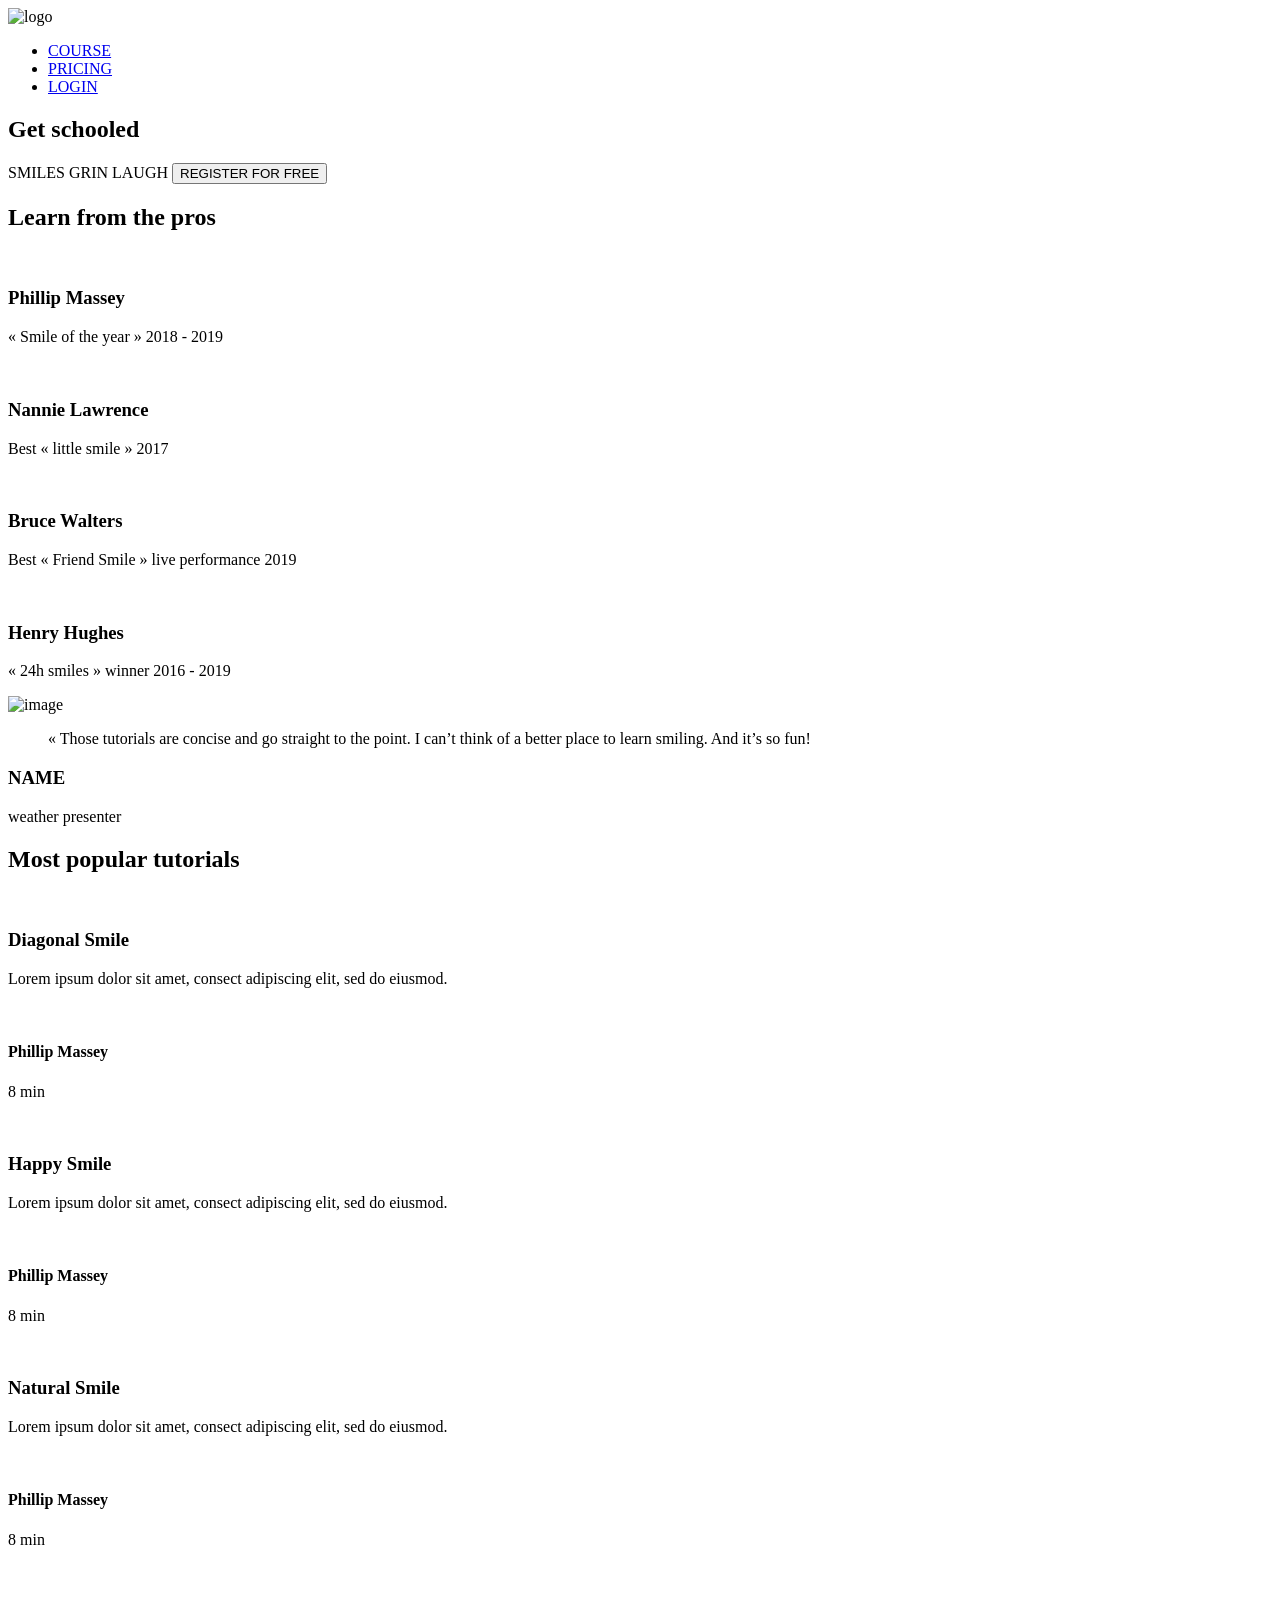
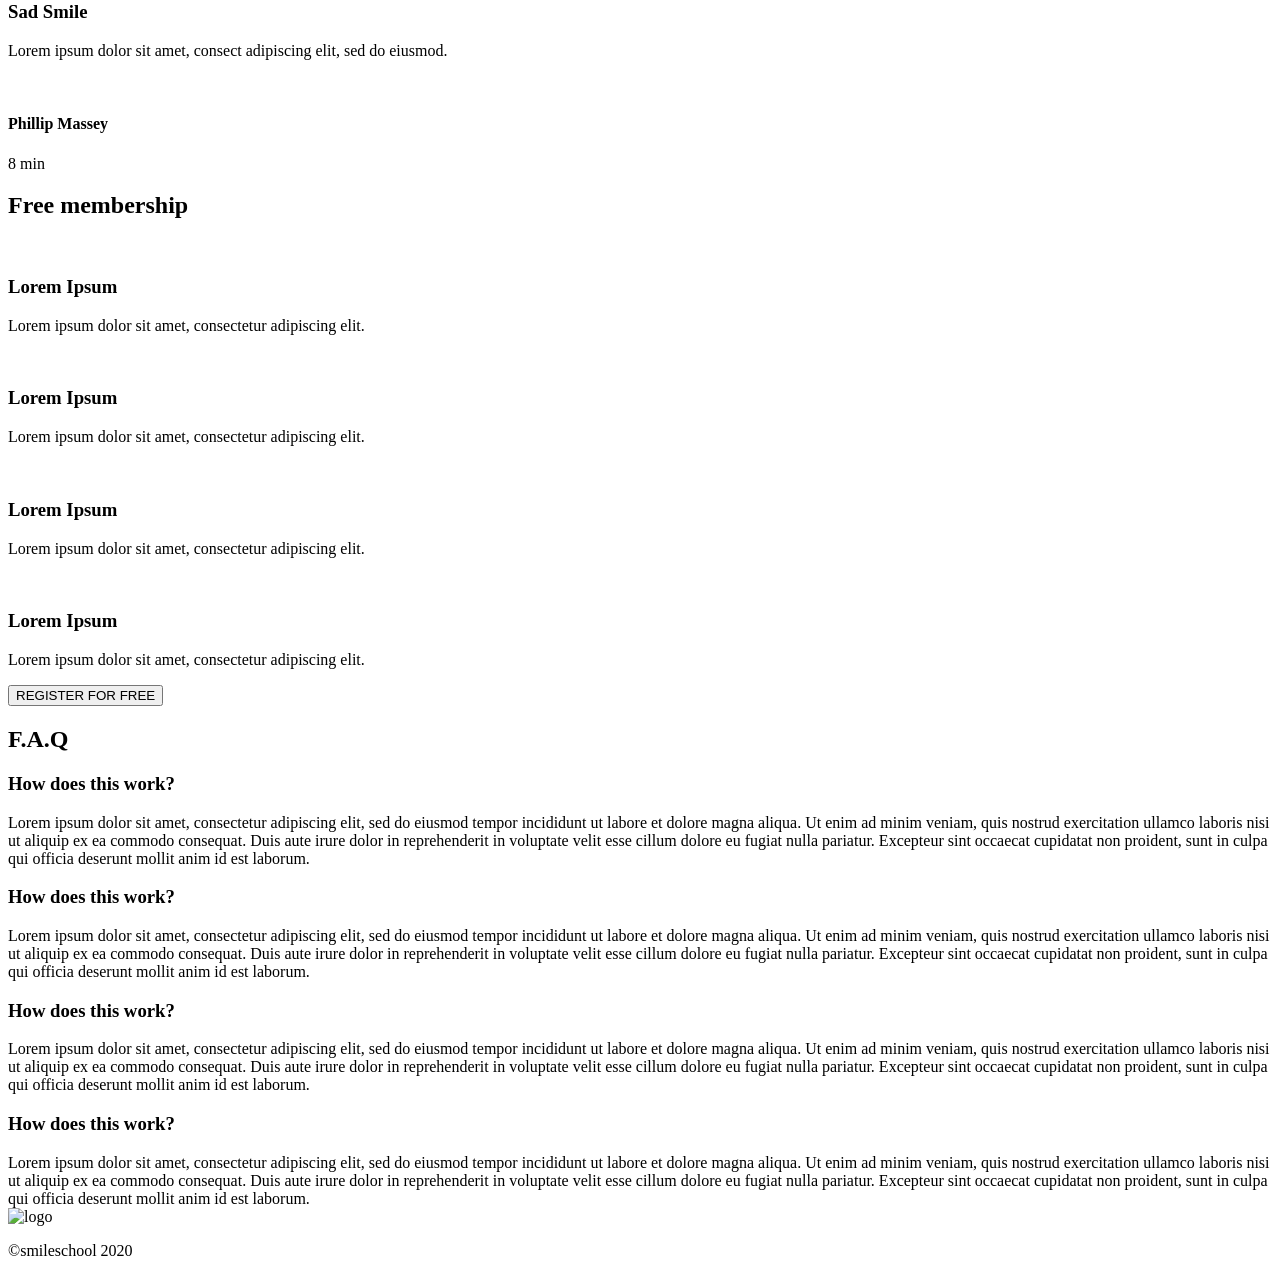
==== css_advanced/index.html @ 2fa846be "Add index.html file form the HTML code" ====
<!DOCTYPE html>
<html lang="en">
<head>
    <meta charset="UTF-8">
    <meta name="viewport" content="width=device-width, initial-scale=1.0">
    <script src="https://kit.fontawesome.com/4a2b055604.js" crossorigin="anonymous"></script>
    <title>Document</title>
</head>
<body>
    <header>
        <nav>
            <img src="https://fakeimg.pl/250x250?text=Sample+Logo" alt="logo">
          
            <ul>
                <li><a href="#">COURSE</a></li>
                <li><a href="#">PRICING</a></li>
                <li><a href="#">LOGIN</a></li>
            </ul>
        </nav>
        
    </header>
    <main>
        <section>
            <div>
                <h1>Get schooled</h1>
                <span>SMILES</span>
                <span>GRIN</span>
                <span>LAUGH</span>
                <button>REGISTER FOR FREE</button>
            </div>
            <div>
                <h2>Learn from the pros</h2>
                <div>
                    <div>
                        <img src="./images/1 (3).png" alt="">
                        <h3>Phillip Massey</h3>
                        <p>« Smile of the year » 2018 - 2019</p>
                    </div>
                    <div>
                        <img src="./images/6.png" alt="">
                        <h3>Nannie Lawrence</h3>
                        <p>Best « little smile » 2017</p>
                    </div>
                    <div>
                        <img src="./images/7.png" alt="">
                        <h3>Bruce Walters</h3>
                        <p>Best « Friend Smile » live performance 2019</p>
                    </div>
                    <div>
                        <img src="./images/8.png" alt="">
                        <h3>Henry Hughes</h3>
                        <p>« 24h smiles » winner 2016 - 2019</p>
                    </div>
                </div>
            </div>
        </section>
        <section>
            <div>
                <img src="./images/Bitmap.png" alt="image">
            </div>
            <div>
                <blockquote>« Those tutorials are concise and go straight to the point. I can’t think of a better place to learn smiling. And it’s so fun!</blockquote>
                <h3>NAME</h3>
                <P>weather presenter</P>
            </div>
        </section>
        <section>
            <h2>Most popular tutorials</h2>
            <div>
                <img src="./images/Bitmap (1).png" alt="">
                <h3>Diagonal Smile</h3>
                <p>Lorem ipsum dolor sit amet, consect adipiscing elit, sed do eiusmod.</p>
                <div>
                    <img src="./images/1 (3).png" alt="">
                    <h4>Phillip Massey</h4>
                </div>
                <div>
                    <div><i class="fa-solid fa-star"></i></div>
                    <div><i class="fa-solid fa-star"></i></div>
                    <div><i class="fa-solid fa-star"></i></div>
                    <div><i class="fa-solid fa-star"></i></div>
                    <div><i class="fa-solid fa-star"></i></div>
                </div>
                <p>8 min</p>
            </div>
            <div>
                <img src="./images/Bitmap (4).png" alt="">
                <h3>Happy Smile</h3>
                <p>Lorem ipsum dolor sit amet, consect adipiscing elit, sed do eiusmod.</p>
                <div>
                    <img src="./images/1 (3).png" alt="">
                    <h4>Phillip Massey</h4>
                </div>
                <div>
                    <div><i class="fa-solid fa-star"></i></div>
                    <div><i class="fa-solid fa-star"></i></div>
                    <div><i class="fa-solid fa-star"></i></div>
                    <div><i class="fa-solid fa-star"></i></div>
                    <div><i class="fa-solid fa-star"></i></div>
                </div>
                <p>8 min</p>
            </div>
            <div>
                <img src="./images/Bitmap (3).png" alt="">
                <h3>Natural Smile</h3>
                <p>Lorem ipsum dolor sit amet, consect adipiscing elit, sed do eiusmod.</p>
                <div>
                    <img src="./images/1 (3).png" alt="">
                    <h4>Phillip Massey</h4>
                </div>
                <div>
                    <div><i class="fa-solid fa-star"></i></div>
                    <div><i class="fa-solid fa-star"></i></div>
                    <div><i class="fa-solid fa-star"></i></div>
                    <div><i class="fa-solid fa-star"></i></div>
                    <div><i class="fa-solid fa-star"></i></div>
                </div>
                <p>8 min</p>
            </div>
            <div>
                <img src="./images/Bitmap (2).png" alt="">
                <h3>Sad Smile</h3>
                <p>Lorem ipsum dolor sit amet, consect adipiscing elit, sed do eiusmod.</p>
                <div>
                    <img src="./images/1 (3).png" alt="">
                    <h4>Phillip Massey</h4>
                </div>
                <div>
                    <div><i class="fa-solid fa-star"></i></div>
                    <div><i class="fa-solid fa-star"></i></div>
                    <div><i class="fa-solid fa-star"></i></div>
                    <div><i class="fa-solid fa-star"></i></div>
                    <div><i class="fa-solid fa-star"></i></div>
                </div>
                <p>8 min</p>
            </div>
        </section>
        <section>
            <h2>Free membership</h2>
            <div>
                <img src="./images/smile.svg" alt="">
                <h3>Lorem Ipsum</h3>
                <p>Lorem ipsum dolor sit amet, consectetur adipiscing elit.</p>
            </div>
            <div>
                <img src="./images/smile.svg" alt="">
                <h3>Lorem Ipsum</h3>
                <p>Lorem ipsum dolor sit amet, consectetur adipiscing elit.</p>
            </div>
            <div>
                <img src="./images/smile.svg" alt="">
                <h3>Lorem Ipsum</h3>
                <p>Lorem ipsum dolor sit amet, consectetur adipiscing elit.</p>
            </div>
            <div>
                <img src="./images/smile.svg" alt="">
                <h3>Lorem Ipsum</h3>
                <p>Lorem ipsum dolor sit amet, consectetur adipiscing elit.</p>
            </div>
            <button>REGISTER FOR FREE</button>
        </section>
        <section>
            <h2>F.A.Q</h2>
            <div>
                <div>
                    <div>
                        <h3>How does this work?</h3>
                    </div>
                    <div>
                        Lorem ipsum dolor sit amet, consectetur adipiscing elit, sed do eiusmod tempor incididunt ut labore et dolore magna aliqua. Ut enim ad minim veniam, quis nostrud exercitation ullamco laboris nisi ut aliquip ex ea commodo consequat. Duis aute irure dolor in reprehenderit in voluptate velit esse cillum dolore eu fugiat nulla pariatur. Excepteur sint occaecat cupidatat non proident, sunt in culpa qui officia deserunt mollit anim id est laborum.
                    </div>

                    <div>
                        <h3>How does this work?</h3>
                    </div>
                    <div>
                        Lorem ipsum dolor sit amet, consectetur adipiscing elit, sed do eiusmod tempor incididunt ut labore et dolore magna aliqua. Ut enim ad minim veniam, quis nostrud exercitation ullamco laboris nisi ut aliquip ex ea commodo consequat. Duis aute irure dolor in reprehenderit in voluptate velit esse cillum dolore eu fugiat nulla pariatur. Excepteur sint occaecat cupidatat non proident, sunt in culpa qui officia deserunt mollit anim id est laborum.
                    </div>
                </div>
                <div>
                    <div>
                        <h3>How does this work?</h3>
                    </div>
                    <div>
                        Lorem ipsum dolor sit amet, consectetur adipiscing elit, sed do eiusmod tempor incididunt ut labore et dolore magna aliqua. Ut enim ad minim veniam, quis nostrud exercitation ullamco laboris nisi ut aliquip ex ea commodo consequat. Duis aute irure dolor in reprehenderit in voluptate velit esse cillum dolore eu fugiat nulla pariatur. Excepteur sint occaecat cupidatat non proident, sunt in culpa qui officia deserunt mollit anim id est laborum.
                    </div>
                    <div>
                        <h3>How does this work?</h3>
                    </div>
                    <div>
                        Lorem ipsum dolor sit amet, consectetur adipiscing elit, sed do eiusmod tempor incididunt ut labore et dolore magna aliqua. Ut enim ad minim veniam, quis nostrud exercitation ullamco laboris nisi ut aliquip ex ea commodo consequat. Duis aute irure dolor in reprehenderit in voluptate velit esse cillum dolore eu fugiat nulla pariatur. Excepteur sint occaecat cupidatat non proident, sunt in culpa qui officia deserunt mollit anim id est laborum.
                    </div>
                </div>
            </div>
        </section>
    </main>
    <footer>
        <section>
            <div>
                <img src="https://fakeimg.pl/250x250?text=Sample+Logo" alt="logo">
                <div>
                    <i class="fa-brands fa-facebook"></i>
                    <i class="fa-brands fa-twitter"></i>
                    <i class="fa-brands fa-instagram"></i>
                </div>
            </div>
            <p>©smileschool 2020</p>
        </section>
    </footer>
</body>
</html>
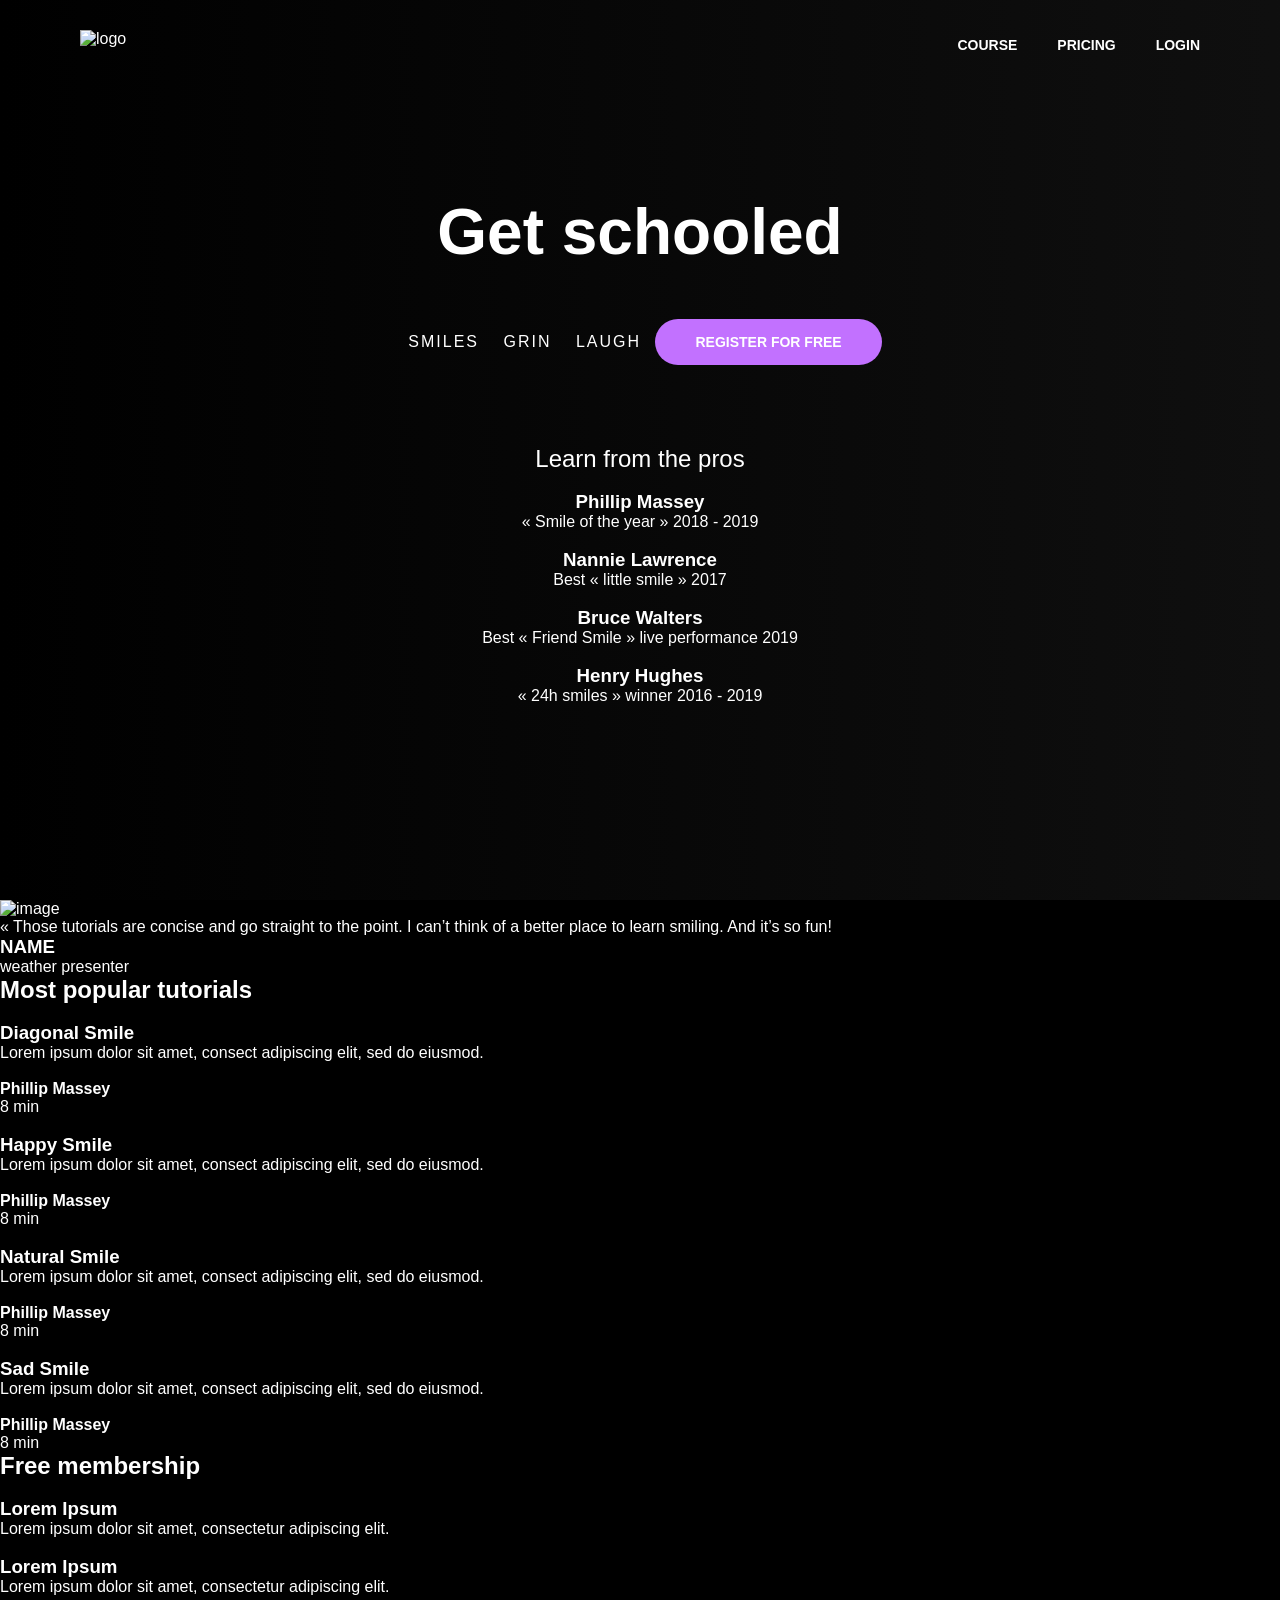
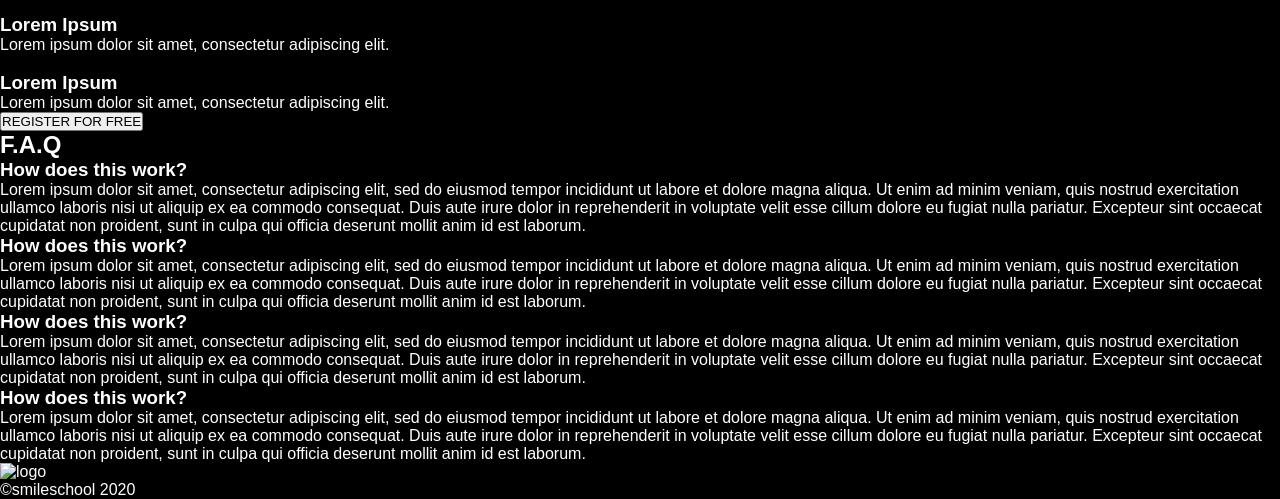
==== commit d9394c9e: "style header and banner section in styles.css" ====
--- a/css_advanced/index.html
+++ b/css_advanced/index.html
@@ -4,6 +4,7 @@
     <meta charset="UTF-8">
     <meta name="viewport" content="width=device-width, initial-scale=1.0">
     <script src="https://kit.fontawesome.com/4a2b055604.js" crossorigin="anonymous"></script>
+    <link rel="stylesheet" href="styles.css">
     <title>Document</title>
 </head>
 <body>
@@ -32,7 +33,7 @@
                 <h2>Learn from the pros</h2>
                 <div>
                     <div>
-                        <img src="./images/1 (3).png" alt="">
+                        <img src="./images/Object.png" alt="">
                         <h3>Phillip Massey</h3>
                         <p>« Smile of the year » 2018 - 2019</p>
                     </div>
--- a/css_advanced/styles.css
+++ b/css_advanced/styles.css
@@ -0,0 +1,131 @@
+/* Reset and base setup */
+* {
+  margin: 0;
+  padding: 0;
+  box-sizing: border-box;
+}
+
+body {
+  font-family: 'Source Sans Pro', sans-serif;
+  color: #fff;
+  background-color: #000;
+}
+
+/* HEADER STYLES */
+header {
+  position: absolute;
+  width: 100%;
+  padding: 30px 80px;
+  display: flex;
+  justify-content: space-between;
+  align-items: center;
+  z-index: 10;
+}
+
+header nav {
+  display: flex;
+  align-items: center;
+  justify-content: space-between;
+  width: 100%;
+}
+
+nav img {
+  height: 30px;
+}
+
+nav ul {
+  display: flex;
+  list-style: none;
+  gap: 40px;
+}
+
+nav ul li a {
+  color: white;
+  text-decoration: none;
+  font-weight: 600;
+  font-size: 14px;
+}
+
+/* BANNER SECTION */
+main section:first-of-type {
+  height: 100vh;
+  background: linear-gradient(to right, rgba(0, 0, 0, 0.8), rgba(50, 50, 50, 0.3)), 
+              url('./images/banner-bg.jpg') no-repeat center center/cover;
+  display: flex;
+  flex-direction: column;
+  justify-content: center;
+  align-items: center;
+  text-align: center;
+  padding: 80px 20px;
+}
+
+main section:first-of-type h1 {
+  font-size: 64px;
+  font-weight: 700;
+  margin-bottom: 20px;
+}
+
+main section:first-of-type span {
+  margin: 0 10px;
+  font-size: 16px;
+  letter-spacing: 2px;
+}
+
+main section:first-of-type button {
+  margin-top: 30px;
+  padding: 15px 40px;
+  background: #C271FF;
+  border: none;
+  color: white;
+  font-size: 14px;
+  font-weight: bold;
+  border-radius: 30px;
+  cursor: pointer;
+  transition: background 0.3s ease;
+}
+
+main section:first-of-type button:hover {
+  background: #a250e0;
+}
+
+/* PROS SECTION */
+main section:first-of-type h2 {
+  font-weight: 300;
+  margin-top: 80px;
+  font-size: 24px;
+  color: #fff;
+}
+
+main section:first-of-type h2 span {
+  color: #C271FF;
+}
+
+/* Pro Cards (optional base layout) */
+.pros {
+  display: flex;
+  justify-content: center;
+  gap: 60px;
+  margin-top: 40px;
+}
+
+.pros .card {
+  text-align: center;
+  max-width: 160px;
+}
+
+.pros .card img {
+  width: 100%;
+  border-radius: 50%;
+  margin-bottom: 15px;
+}
+
+.pros .card h3 {
+  font-size: 16px;
+  font-weight: 600;
+}
+
+.pros .card p {
+  font-size: 14px;
+  font-style: italic;
+  color: #D8D8D8;
+}
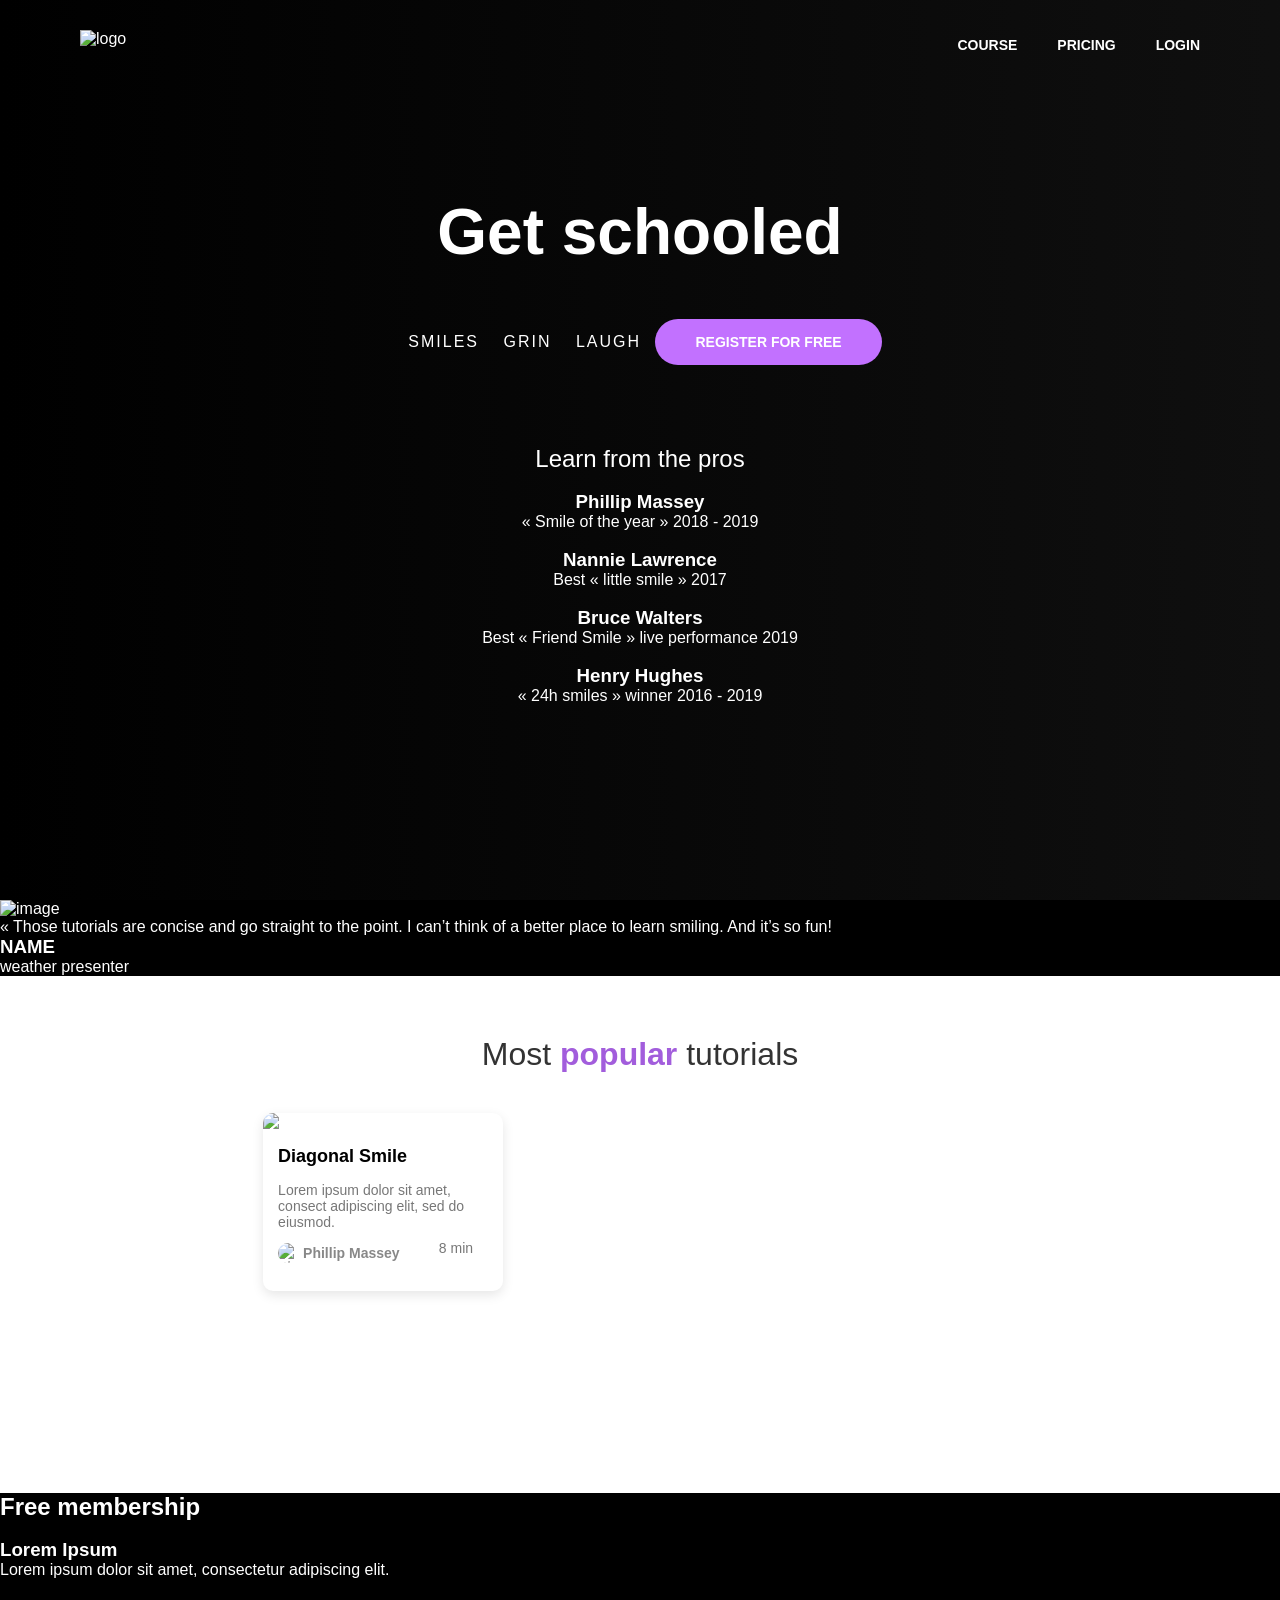
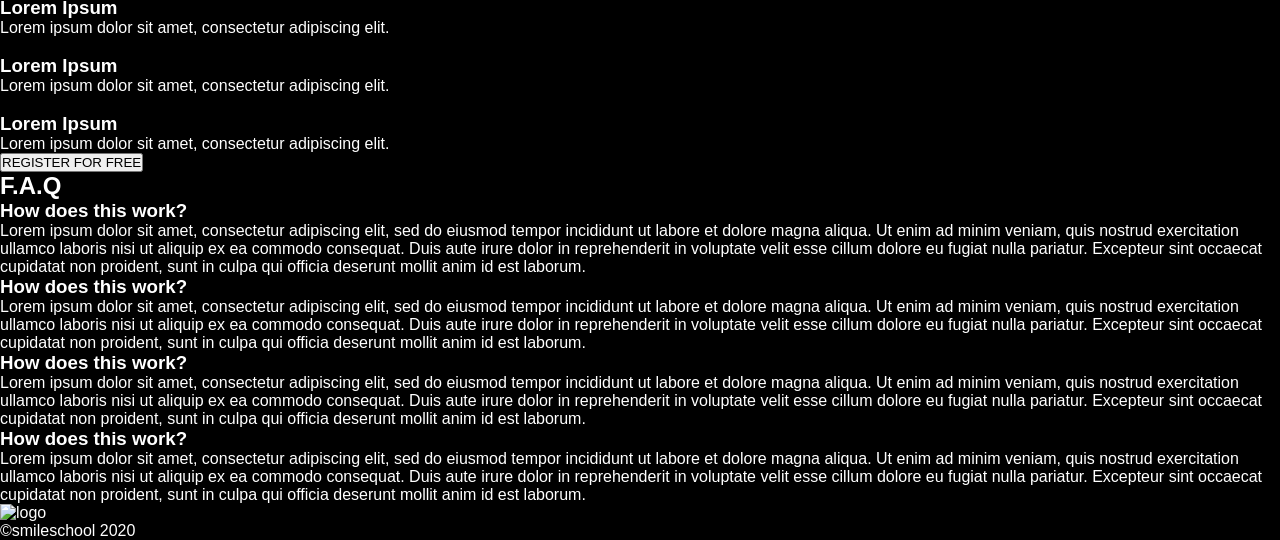
==== commit 1000fe3c: "Style Videos list section based on figma design" ====
--- a/css_advanced/index.html
+++ b/css_advanced/index.html
@@ -65,25 +65,35 @@
                 <P>weather presenter</P>
             </div>
         </section>
-        <section>
-            <h2>Most popular tutorials</h2>
-            <div>
-                <img src="./images/Bitmap (1).png" alt="">
-                <h3>Diagonal Smile</h3>
-                <p>Lorem ipsum dolor sit amet, consect adipiscing elit, sed do eiusmod.</p>
-                <div>
-                    <img src="./images/1 (3).png" alt="">
-                    <h4>Phillip Massey</h4>
-                </div>
-                <div>
-                    <div><i class="fa-solid fa-star"></i></div>
-                    <div><i class="fa-solid fa-star"></i></div>
-                    <div><i class="fa-solid fa-star"></i></div>
-                    <div><i class="fa-solid fa-star"></i></div>
-                    <div><i class="fa-solid fa-star"></i></div>
-                </div>
-                <p>8 min</p>
-            </div>
+            <section class="popular-tutorials">
+  <h2>Most <span>popular</span> tutorials</h2>
+  <div class="video-cards">
+    <!-- Tutorial Card 1 -->
+    <div class="video-card">
+      <div class="video-thumbnail">
+        <img src="./images/Bitmap (1).png" alt="Diagonal Smile">
+        <div class="play-button">
+          <i class="fa-solid fa-circle-play"></i>
+        </div>
+      </div>
+      <h3>Diagonal Smile</h3>
+      <p>Lorem ipsum dolor sit amet, consect adipiscing elit, sed do eiusmod.</p>
+      <div class="video-info">
+        <div class="author">
+          <img src="./images/1 (3).png" alt="Phillip Massey">
+          <h4>Phillip Massey</h4>
+        </div>
+        <p>8 min</p>
+      </div>
+      <div class="stars">
+        <i class="fa-solid fa-star"></i>
+        <i class="fa-solid fa-star"></i>
+        <i class="fa-solid fa-star"></i>
+        <i class="fa-solid fa-star"></i>
+        <i class="fa-solid fa-star"></i>
+      </div>
+    </div>
+
             <div>
                 <img src="./images/Bitmap (4).png" alt="">
                 <h3>Happy Smile</h3>
--- a/css_advanced/styles.css
+++ b/css_advanced/styles.css
@@ -129,3 +129,144 @@
   font-style: italic;
   color: #D8D8D8;
 }
+
+/* === QUOTE SECTION === */
+:root {
+  --primary: #C271FF;
+  --light-text: #D8D8D8;
+}
+
+.quote-section {
+  background-color: var(--primary);
+}
+
+.quote-container {
+  display: flex;
+  align-items: center;
+  gap: 40px;
+  max-width: 1000px;
+  margin: 0 auto;
+}
+
+.quote-container img {
+  width: 160px;
+  height: 160px;
+  border-radius: 50%;
+  object-fit: cover;
+}
+
+.quote-text {
+  max-width: 600px;
+}
+
+.quote-text blockquote {
+  font-size: 18px;
+  line-height: 1.5;
+  margin-bottom: 20px;
+}
+
+.quote-text h3 {
+  font-weight: bold;
+  font-size: 16px;
+}
+
+.quote-text p {
+  font-style: italic;
+  font-size: 14px;
+  margin-top: 5px;
+}
+
+.popular-tutorials {
+  padding: 60px 20px;
+  background-color: #fff;
+  text-align: center;
+}
+
+.popular-tutorials h2 {
+  font-size: 32px;
+  font-weight: 400;
+  color: #333;
+  margin-bottom: 40px;
+}
+
+.popular-tutorials h2 span {
+  color: #a25ddc;
+  font-weight: 700;
+}
+
+.video-cards {
+  display: flex;
+  justify-content: center;
+  gap: 30px;
+  flex-wrap: wrap;
+}
+
+.video-card {
+  background-color: #fff;
+  border-radius: 10px;
+  max-width: 240px;
+  box-shadow: 0 4px 12px rgba(0, 0, 0, 0.1);
+  padding-bottom: 20px;
+  text-align: left;
+  overflow: hidden;
+  position: relative;
+}
+
+.video-thumbnail {
+  position: relative;
+}
+
+.video-thumbnail img {
+  width: 100%;
+  display: block;
+}
+
+.play-button {
+  position: absolute;
+  top: 50%;
+  left: 50%;
+  transform: translate(-50%, -50%);
+  color: #fff;
+  font-size: 30px;
+}
+
+.video-card h3 {
+  font-size: 18px;
+  margin: 15px;
+  color: #000;
+}
+
+.video-card p {
+  font-size: 14px;
+  color: #777;
+  margin: 0 15px 10px;
+}
+
+.video-info {
+  display: flex;
+  justify-content: space-between;
+  align-items: center;
+  margin: 0 15px;
+  font-size: 14px;
+  color: #888;
+}
+
+.video-info .author {
+  display: flex;
+  align-items: center;
+  gap: 5px;
+}
+
+.video-info img {
+  width: 20px;
+  height: 20px;
+  border-radius: 50%;
+}
+
+.stars {
+  display: flex;
+  gap: 2px;
+  color: #a25ddc;
+  margin-left: 15px;
+  margin-top: 5px;
+}
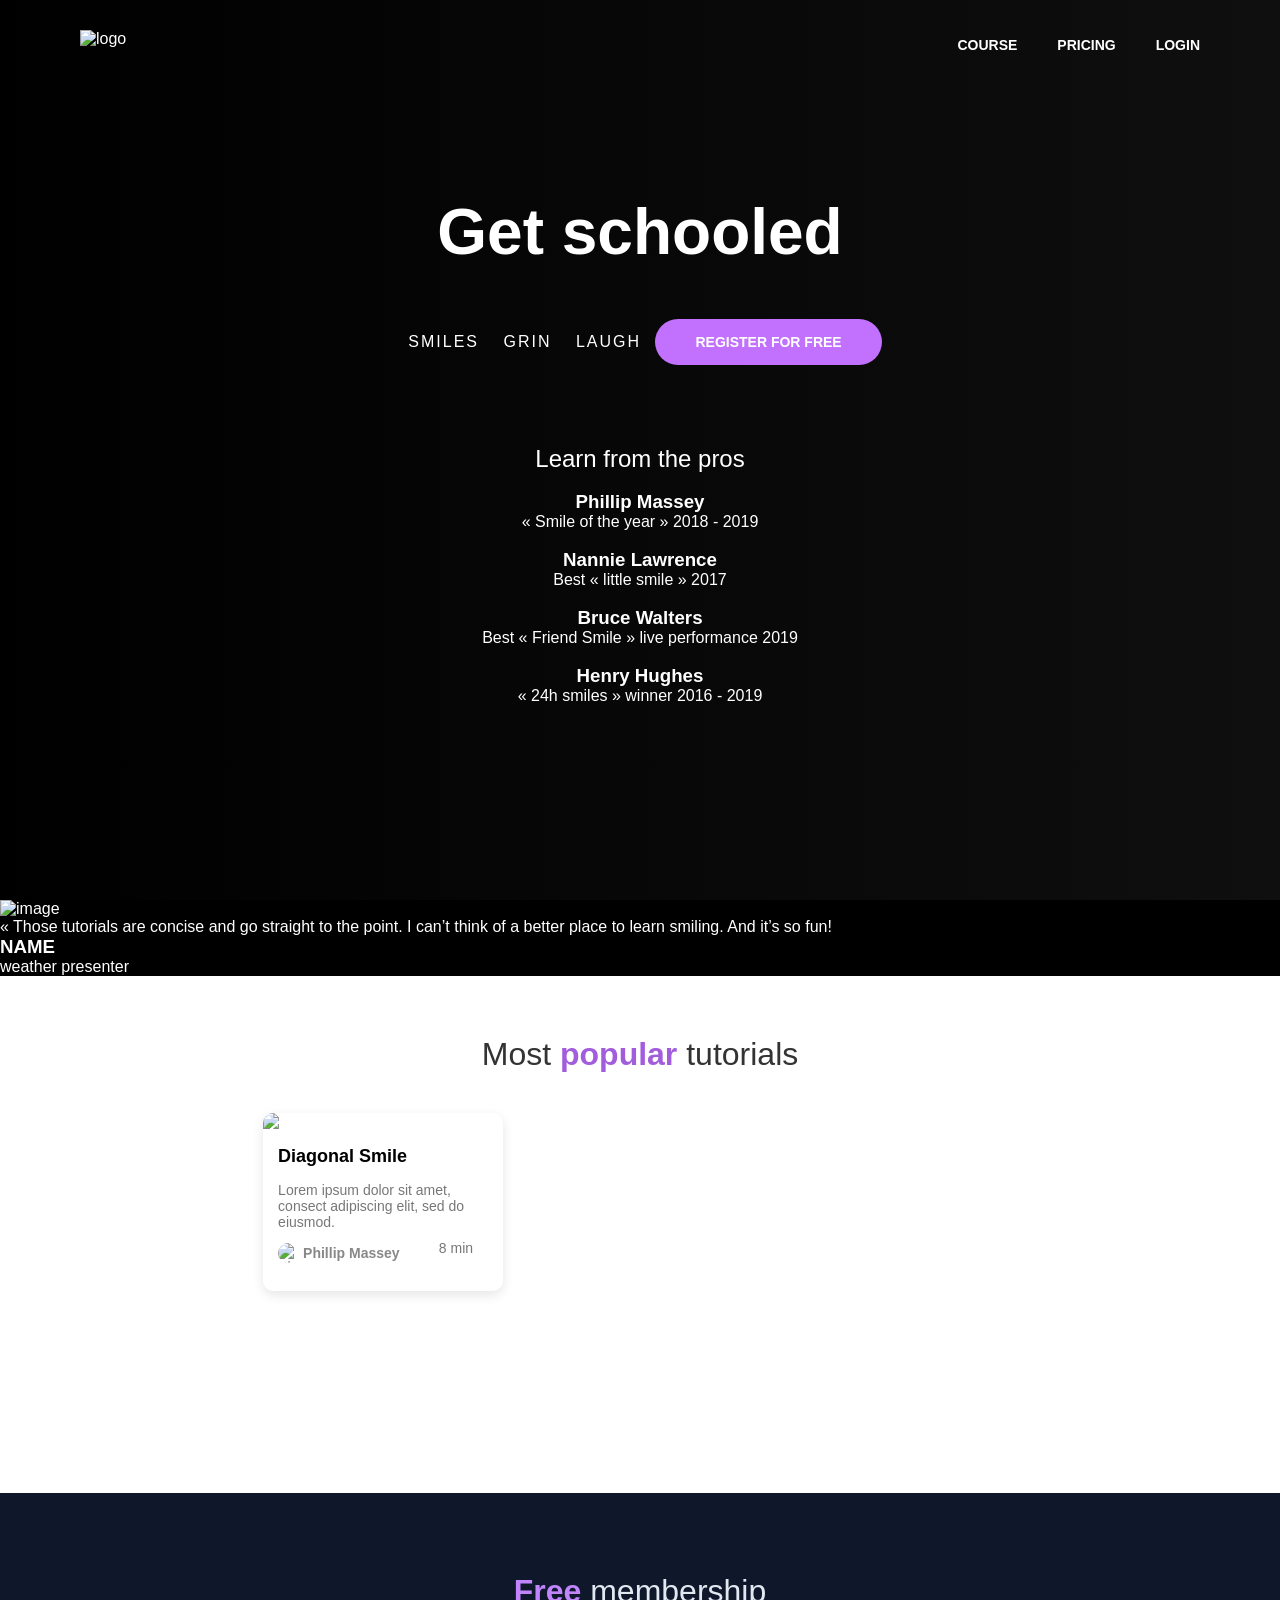
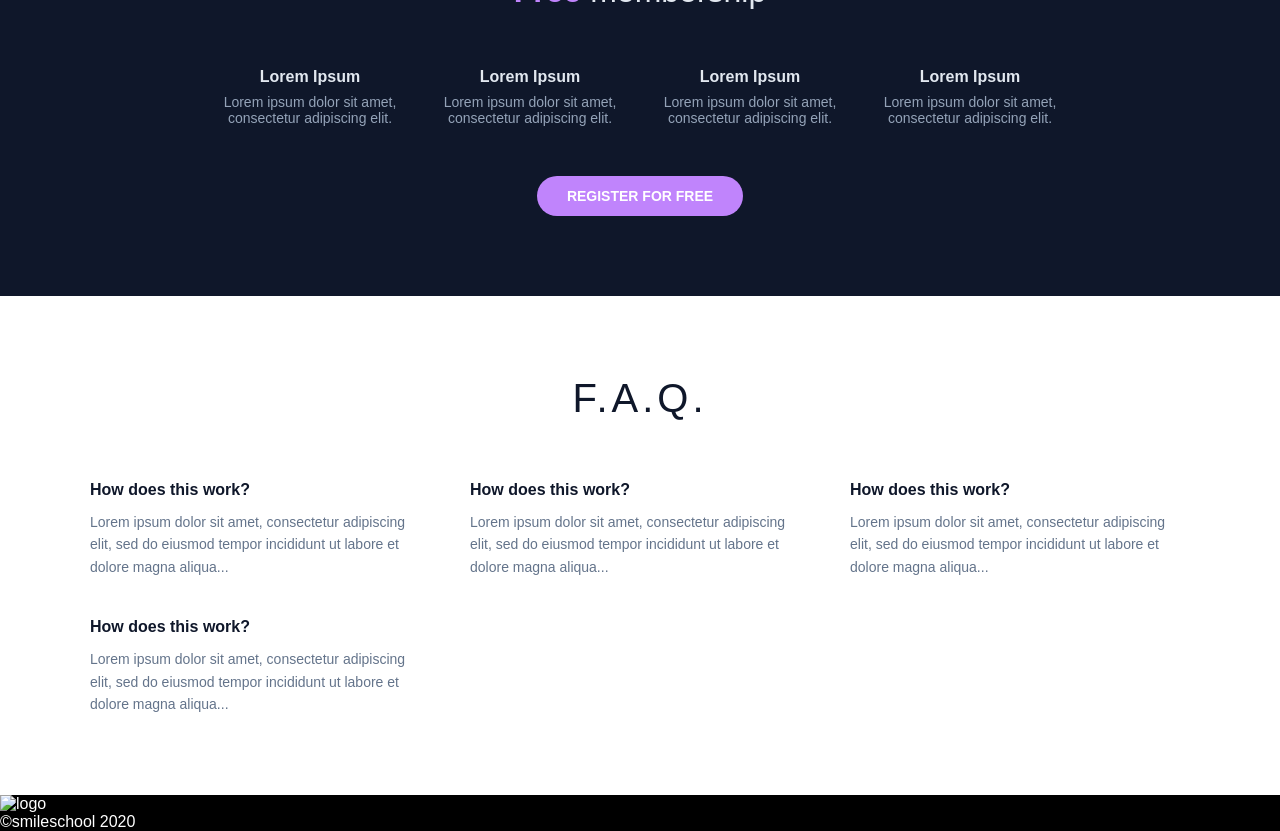
==== commit bd3e95db: "Refactor FAQ section and add styling based on Figma design" ====
--- a/css_advanced/index.html
+++ b/css_advanced/index.html
@@ -146,64 +146,55 @@
                 <p>8 min</p>
             </div>
         </section>
-        <section>
-            <h2>Free membership</h2>
-            <div>
-                <img src="./images/smile.svg" alt="">
-                <h3>Lorem Ipsum</h3>
-                <p>Lorem ipsum dolor sit amet, consectetur adipiscing elit.</p>
-            </div>
-            <div>
-                <img src="./images/smile.svg" alt="">
-                <h3>Lorem Ipsum</h3>
-                <p>Lorem ipsum dolor sit amet, consectetur adipiscing elit.</p>
-            </div>
-            <div>
-                <img src="./images/smile.svg" alt="">
-                <h3>Lorem Ipsum</h3>
-                <p>Lorem ipsum dolor sit amet, consectetur adipiscing elit.</p>
-            </div>
-            <div>
-                <img src="./images/smile.svg" alt="">
-                <h3>Lorem Ipsum</h3>
-                <p>Lorem ipsum dolor sit amet, consectetur adipiscing elit.</p>
-            </div>
-            <button>REGISTER FOR FREE</button>
-        </section>
-        <section>
-            <h2>F.A.Q</h2>
-            <div>
-                <div>
-                    <div>
-                        <h3>How does this work?</h3>
-                    </div>
-                    <div>
-                        Lorem ipsum dolor sit amet, consectetur adipiscing elit, sed do eiusmod tempor incididunt ut labore et dolore magna aliqua. Ut enim ad minim veniam, quis nostrud exercitation ullamco laboris nisi ut aliquip ex ea commodo consequat. Duis aute irure dolor in reprehenderit in voluptate velit esse cillum dolore eu fugiat nulla pariatur. Excepteur sint occaecat cupidatat non proident, sunt in culpa qui officia deserunt mollit anim id est laborum.
-                    </div>
+        <section class="membership-section">
+  <h2><span>Free</span> membership</h2>
 
-                    <div>
-                        <h3>How does this work?</h3>
-                    </div>
-                    <div>
-                        Lorem ipsum dolor sit amet, consectetur adipiscing elit, sed do eiusmod tempor incididunt ut labore et dolore magna aliqua. Ut enim ad minim veniam, quis nostrud exercitation ullamco laboris nisi ut aliquip ex ea commodo consequat. Duis aute irure dolor in reprehenderit in voluptate velit esse cillum dolore eu fugiat nulla pariatur. Excepteur sint occaecat cupidatat non proident, sunt in culpa qui officia deserunt mollit anim id est laborum.
-                    </div>
-                </div>
-                <div>
-                    <div>
-                        <h3>How does this work?</h3>
-                    </div>
-                    <div>
-                        Lorem ipsum dolor sit amet, consectetur adipiscing elit, sed do eiusmod tempor incididunt ut labore et dolore magna aliqua. Ut enim ad minim veniam, quis nostrud exercitation ullamco laboris nisi ut aliquip ex ea commodo consequat. Duis aute irure dolor in reprehenderit in voluptate velit esse cillum dolore eu fugiat nulla pariatur. Excepteur sint occaecat cupidatat non proident, sunt in culpa qui officia deserunt mollit anim id est laborum.
-                    </div>
-                    <div>
-                        <h3>How does this work?</h3>
-                    </div>
-                    <div>
-                        Lorem ipsum dolor sit amet, consectetur adipiscing elit, sed do eiusmod tempor incididunt ut labore et dolore magna aliqua. Ut enim ad minim veniam, quis nostrud exercitation ullamco laboris nisi ut aliquip ex ea commodo consequat. Duis aute irure dolor in reprehenderit in voluptate velit esse cillum dolore eu fugiat nulla pariatur. Excepteur sint occaecat cupidatat non proident, sunt in culpa qui officia deserunt mollit anim id est laborum.
-                    </div>
-                </div>
-            </div>
-        </section>
+  <div class="membership-icons">
+    <div class="icon-block">
+      <img src="./images/smile.svg" alt="">
+      <h3>Lorem Ipsum</h3>
+      <p>Lorem ipsum dolor sit amet, consectetur adipiscing elit.</p>
+    </div>
+    <div class="icon-block">
+      <img src="./images/smile.svg" alt="">
+      <h3>Lorem Ipsum</h3>
+      <p>Lorem ipsum dolor sit amet, consectetur adipiscing elit.</p>
+    </div>
+    <div class="icon-block">
+      <img src="./images/smile.svg" alt="">
+      <h3>Lorem Ipsum</h3>
+      <p>Lorem ipsum dolor sit amet, consectetur adipiscing elit.</p>
+    </div>
+    <div class="icon-block">
+      <img src="./images/smile.svg" alt="">
+      <h3>Lorem Ipsum</h3>
+      <p>Lorem ipsum dolor sit amet, consectetur adipiscing elit.</p>
+    </div>
+  </div>
+
+  <button class="register-btn">REGISTER FOR FREE</button>
+</section>
+        <section class="faq-section">
+  <h2>F.A.Q.</h2>
+  <div class="faq-grid">
+    <div class="faq-item">
+      <h3>How does this work?</h3>
+      <p>Lorem ipsum dolor sit amet, consectetur adipiscing elit, sed do eiusmod tempor incididunt ut labore et dolore magna aliqua...</p>
+    </div>
+    <div class="faq-item">
+      <h3>How does this work?</h3>
+      <p>Lorem ipsum dolor sit amet, consectetur adipiscing elit, sed do eiusmod tempor incididunt ut labore et dolore magna aliqua...</p>
+    </div>
+    <div class="faq-item">
+      <h3>How does this work?</h3>
+      <p>Lorem ipsum dolor sit amet, consectetur adipiscing elit, sed do eiusmod tempor incididunt ut labore et dolore magna aliqua...</p>
+    </div>
+    <div class="faq-item">
+      <h3>How does this work?</h3>
+      <p>Lorem ipsum dolor sit amet, consectetur adipiscing elit, sed do eiusmod tempor incididunt ut labore et dolore magna aliqua...</p>
+    </div>
+  </div>
+</section>
     </main>
     <footer>
         <section>
--- a/css_advanced/styles.css
+++ b/css_advanced/styles.css
@@ -270,3 +270,107 @@
   margin-left: 15px;
   margin-top: 5px;
 }
+
+/* Membership Section */
+.membership-section {
+    background-color: #0F172A;
+    color: #ffffff;
+    text-align: center;
+    padding: 80px 20px;
+    font-family: 'Helvetica Neue', sans-serif;
+}
+
+.membership-section h2 {
+    font-size: 2rem;
+    font-weight: 400;
+    color: #E2E8F0;
+    margin-bottom: 40px;
+}
+
+.membership-section h2 span {
+    color: #C084FC;
+    font-weight: 700;
+}
+
+.membership-icons {
+    display: flex;
+    flex-wrap: wrap;
+    justify-content: center;
+    gap: 40px;
+    margin-bottom: 50px;
+}
+
+.icon-block {
+    max-width: 180px;
+}
+
+.icon-block img {
+    width: 40px;
+    margin-bottom: 10px;
+}
+
+.icon-block h3 {
+    font-size: 1rem;
+    font-weight: 600;
+    color: #E2E8F0;
+    margin-bottom: 8px;
+}
+
+.icon-block p {
+    font-size: 0.875rem;
+    color: #94A3B8;
+}
+
+.register-btn {
+    background-color: #C084FC;
+    color: white;
+    padding: 12px 30px;
+    border: none;
+    border-radius: 25px;
+    font-size: 0.875rem;
+    font-weight: 600;
+    cursor: pointer;
+    transition: background 0.3s ease;
+}
+
+.register-btn:hover {
+    background-color: #A855F7;
+}
+
+/* FAQ Section */
+.faq-section {
+    background-color: #ffffff;
+    padding: 80px 20px;
+    text-align: center;
+    font-family: 'Helvetica Neue', sans-serif;
+}
+
+.faq-section h2 {
+    font-size: 2.5rem;
+    font-weight: 500;
+    margin-bottom: 60px;
+    letter-spacing: 0.1em;
+    color: #0F172A;
+}
+
+.faq-grid {
+    display: grid;
+    grid-template-columns: repeat(auto-fit, minmax(300px, 1fr));
+    gap: 40px;
+    max-width: 1100px;
+    margin: 0 auto;
+    text-align: left;
+}
+
+.faq-item h3 {
+    font-size: 1rem;
+    font-weight: bold;
+    color: #0F172A;
+    margin-bottom: 12px;
+}
+
+.faq-item p {
+    font-size: 0.875rem;
+    color: #64748B;
+    line-height: 1.6;
+}
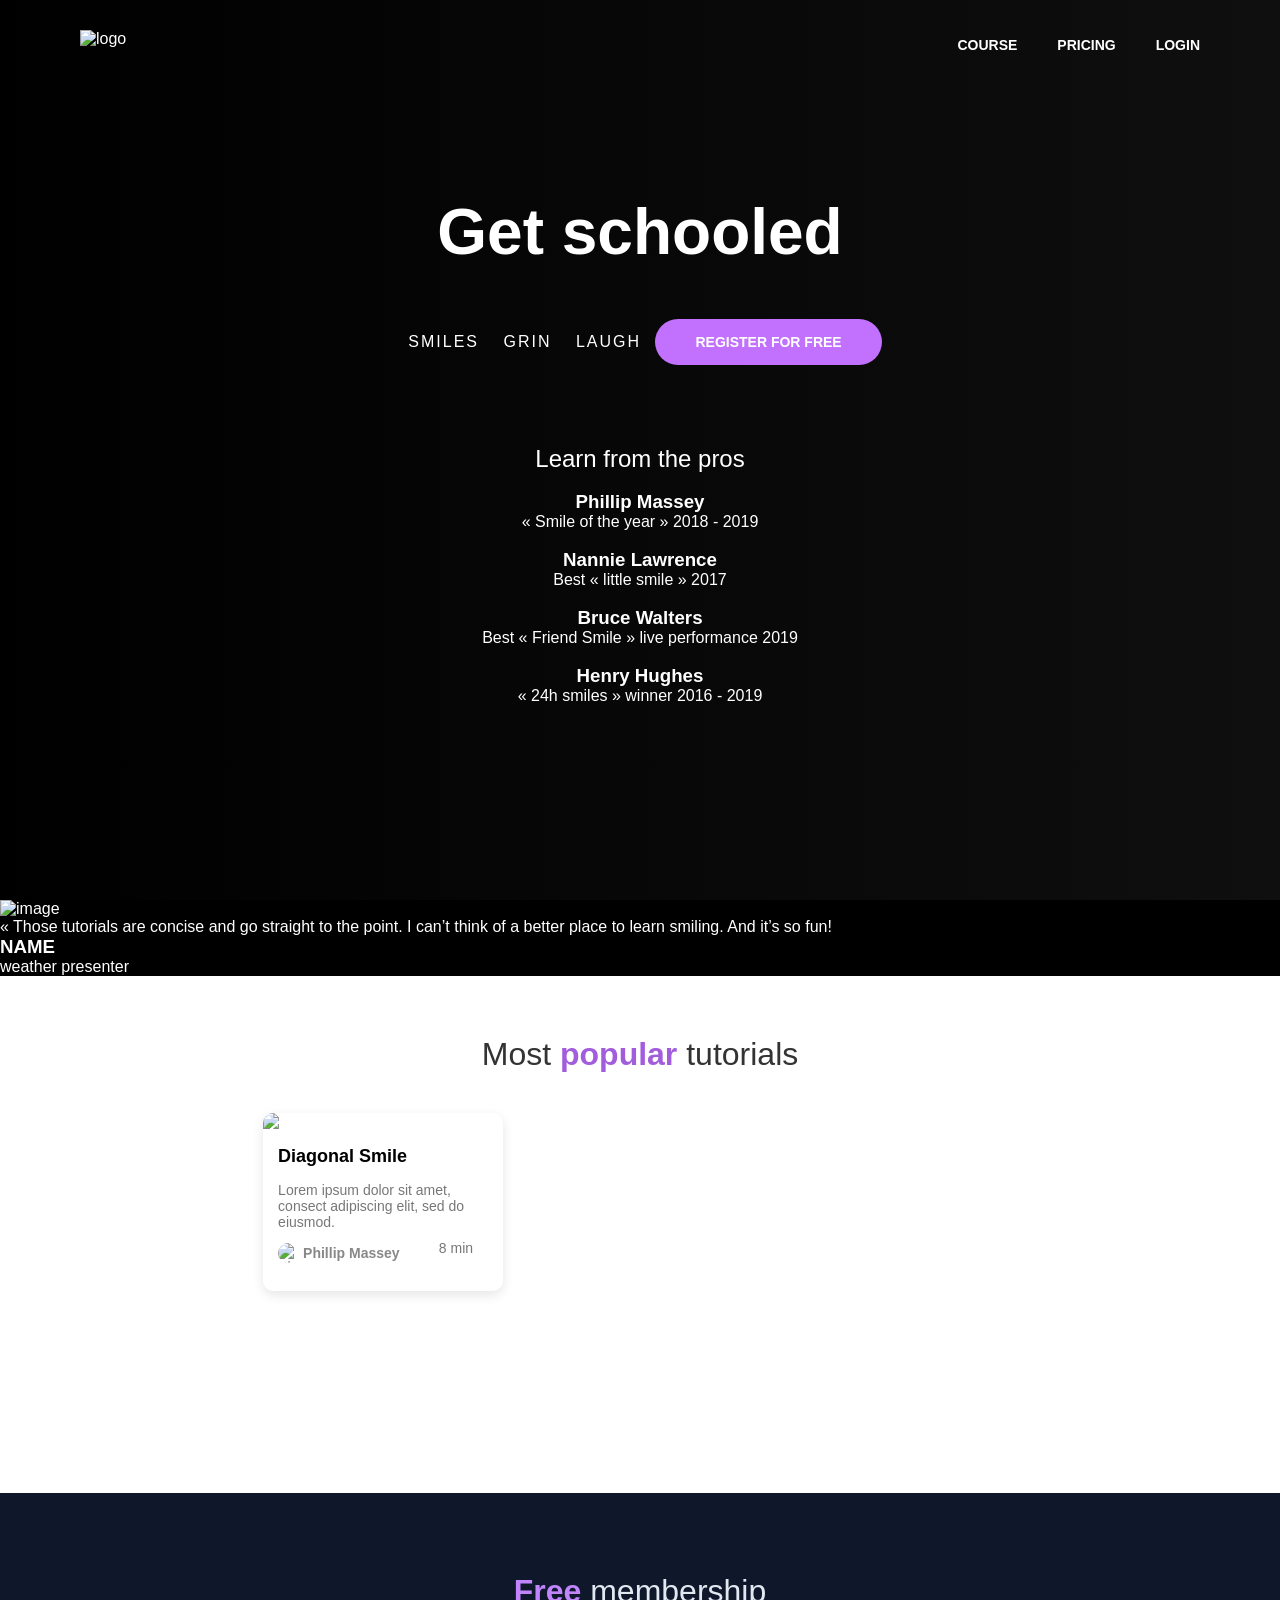
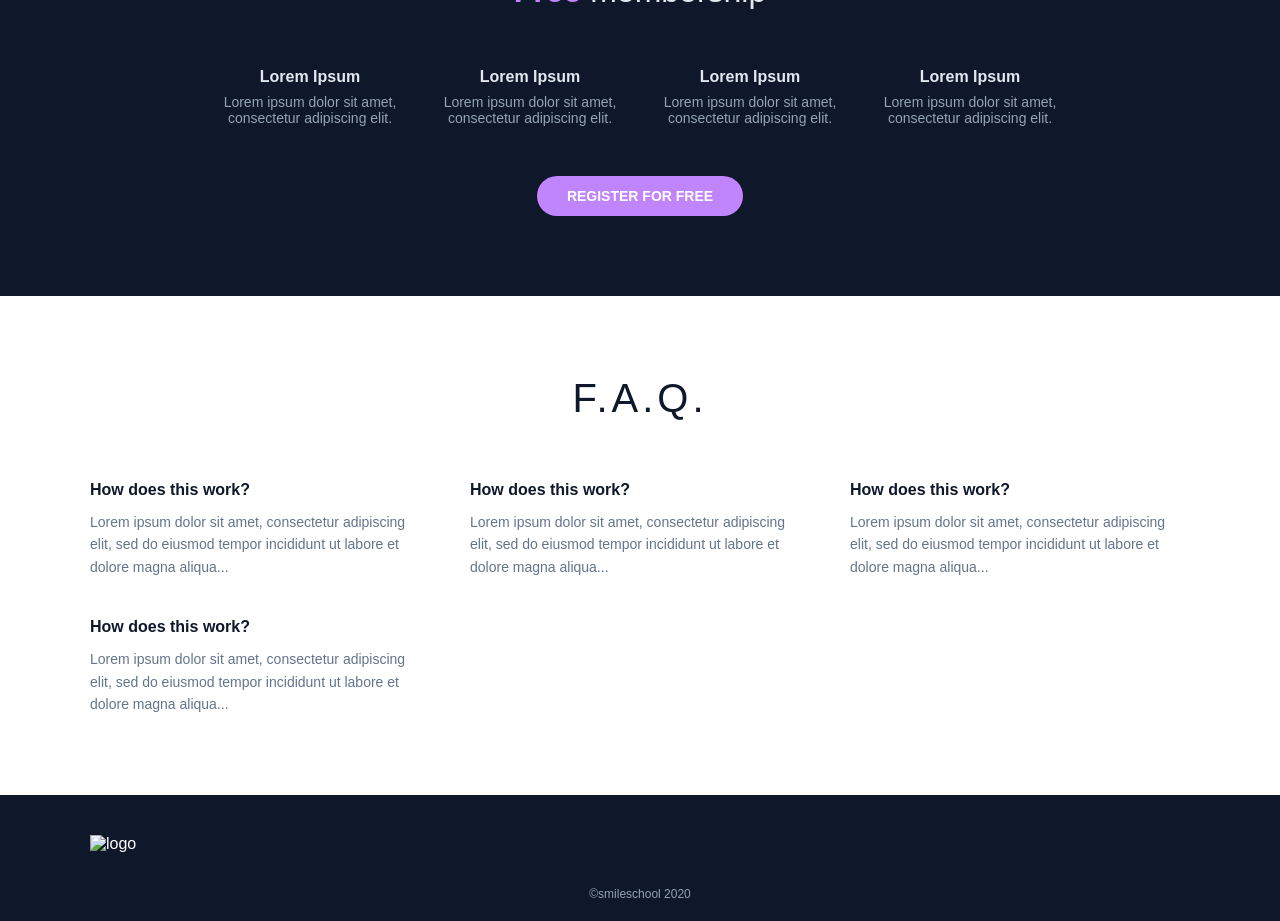
==== commit 7c3f8e3d: "Add footer styling to match Figma design with logo and social icons" ====
--- a/css_advanced/index.html
+++ b/css_advanced/index.html
@@ -196,18 +196,18 @@
   </div>
 </section>
     </main>
-    <footer>
-        <section>
-            <div>
-                <img src="https://fakeimg.pl/250x250?text=Sample+Logo" alt="logo">
-                <div>
-                    <i class="fa-brands fa-facebook"></i>
-                    <i class="fa-brands fa-twitter"></i>
-                    <i class="fa-brands fa-instagram"></i>
-                </div>
-            </div>
-            <p>©smileschool 2020</p>
-        </section>
-    </footer>
+<footer class="footer">
+  <section class="footer-container">
+    <div class="footer-top">
+      <img src="https://fakeimg.pl/250x250?text=Sample+Logo" alt="logo" class="footer-logo" />
+      <div class="footer-socials">
+        <i class="fa-brands fa-facebook"></i>
+        <i class="fa-brands fa-twitter"></i>
+        <i class="fa-brands fa-instagram"></i>
+      </div>
+    </div>
+    <p class="footer-copy">©smileschool 2020</p>
+  </section>
+</footer>
 </body>
 </html>
--- a/css_advanced/styles.css
+++ b/css_advanced/styles.css
@@ -374,3 +374,50 @@
     color: #64748B;
     line-height: 1.6;
 }
+
+/* Footer Section */
+.footer {
+    background-color: #0F172A;
+    color: #ffffff;
+    padding: 40px 20px 20px;
+    font-family: 'Helvetica Neue', sans-serif;
+}
+
+.footer-container {
+    max-width: 1100px;
+    margin: 0 auto;
+}
+
+.footer-top {
+    display: flex;
+    justify-content: space-between;
+    align-items: center;
+    flex-wrap: wrap;
+}
+
+.footer-logo {
+    height: 32px;
+}
+
+.footer-socials {
+    display: flex;
+    gap: 20px;
+}
+
+.footer-socials i {
+    font-size: 24px;
+    color: #ffffff;
+    transition: opacity 0.3s ease;
+    cursor: pointer;
+}
+
+.footer-socials i:hover {
+    opacity: 0.75;
+}
+
+.footer-copy {
+    text-align: center;
+    font-size: 0.75rem;
+    color: #94A3B8;
+    margin-top: 20px;
+}
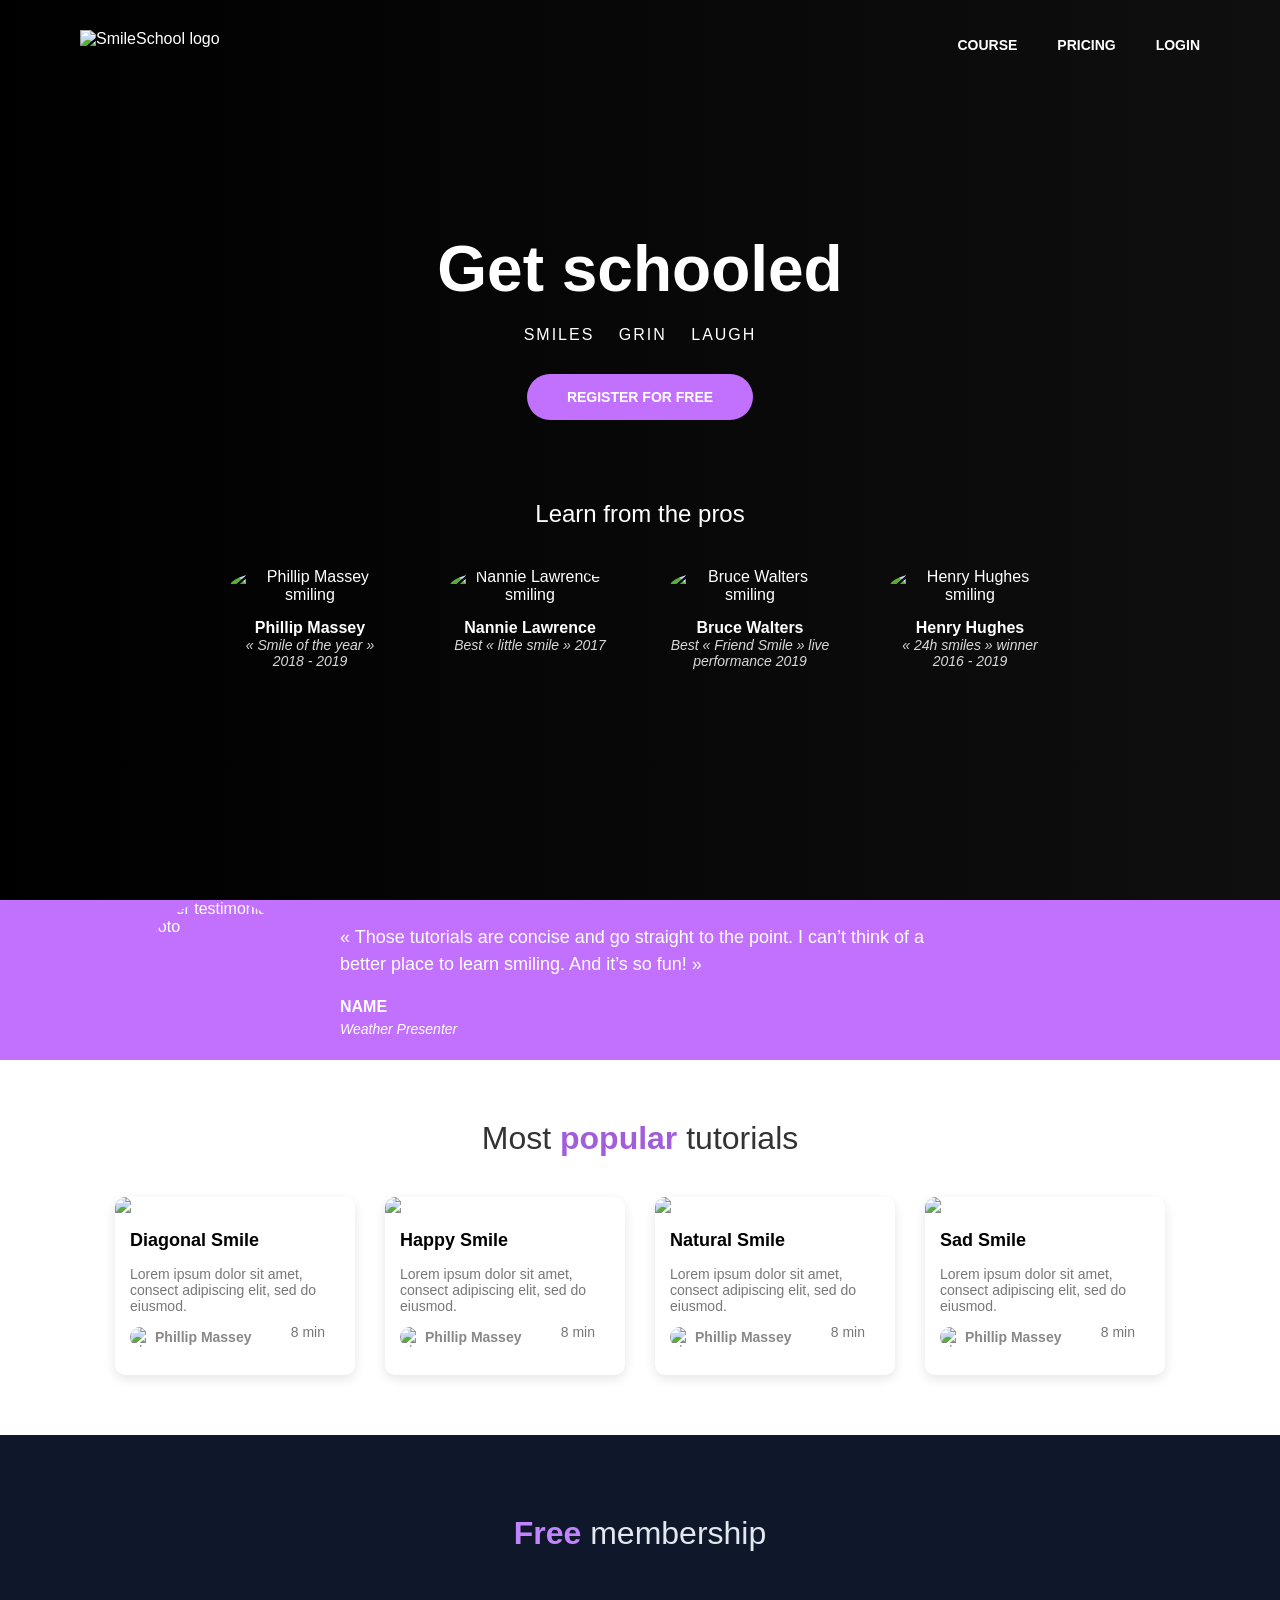
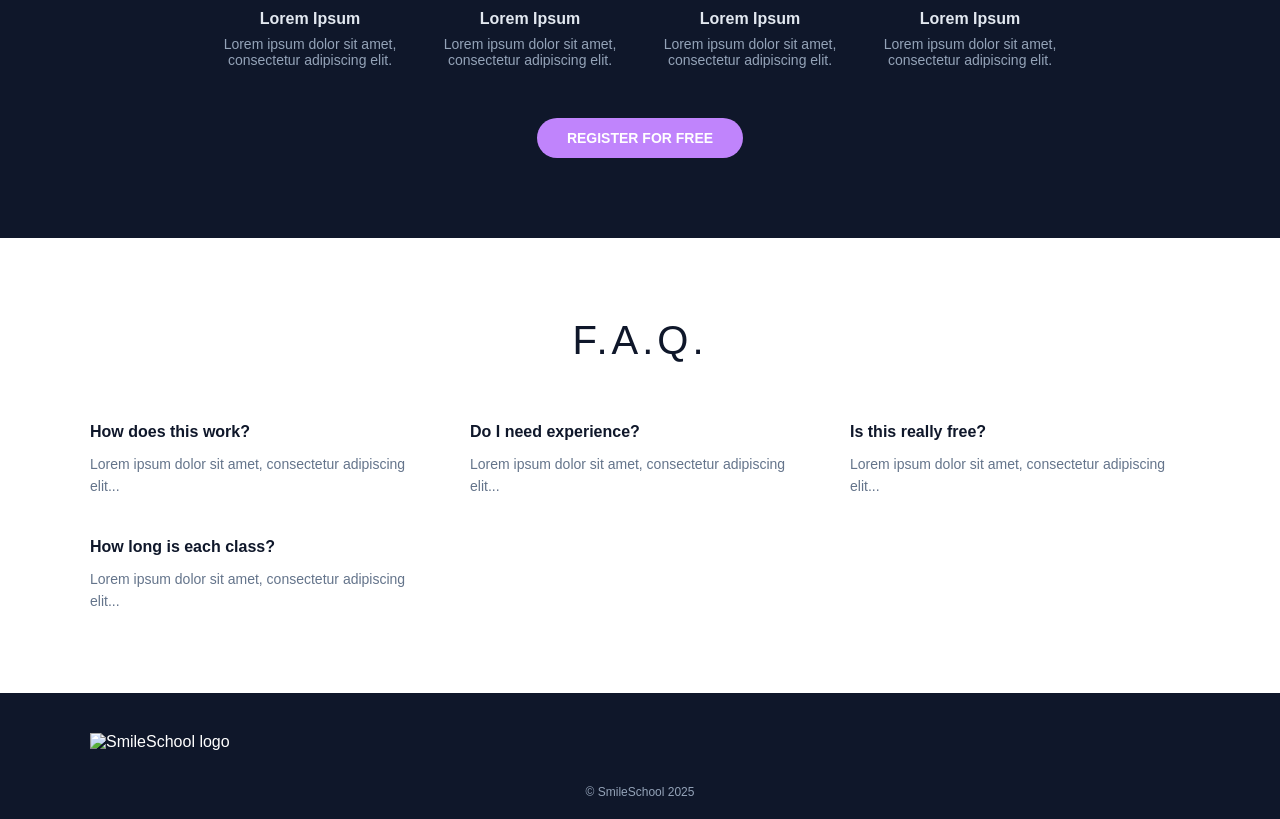
==== commit 9a30fd21: "Refactor HTML to match CSS style, improve accessibility with alt attributes and standardize section " ====
--- a/css_advanced/index.html
+++ b/css_advanced/index.html
@@ -1,213 +1,229 @@
 <!DOCTYPE html>
 <html lang="en">
 <head>
-    <meta charset="UTF-8">
-    <meta name="viewport" content="width=device-width, initial-scale=1.0">
-    <script src="https://kit.fontawesome.com/4a2b055604.js" crossorigin="anonymous"></script>
-    <link rel="stylesheet" href="styles.css">
-    <title>Document</title>
+  <meta charset="UTF-8" />
+  <meta name="viewport" content="width=device-width, initial-scale=1.0" />
+  <script src="https://kit.fontawesome.com/4a2b055604.js" crossorigin="anonymous"></script>
+  <link rel="stylesheet" href="styles.css" />
+  <title>SmileSchool – Learn to Smile with Confidence</title>
 </head>
 <body>
-    <header>
-        <nav>
-            <img src="https://fakeimg.pl/250x250?text=Sample+Logo" alt="logo">
-          
-            <ul>
-                <li><a href="#">COURSE</a></li>
-                <li><a href="#">PRICING</a></li>
-                <li><a href="#">LOGIN</a></li>
-            </ul>
-        </nav>
-        
-    </header>
-    <main>
-        <section>
-            <div>
-                <h1>Get schooled</h1>
-                <span>SMILES</span>
-                <span>GRIN</span>
-                <span>LAUGH</span>
-                <button>REGISTER FOR FREE</button>
-            </div>
-            <div>
-                <h2>Learn from the pros</h2>
-                <div>
-                    <div>
-                        <img src="./images/Object.png" alt="">
-                        <h3>Phillip Massey</h3>
-                        <p>« Smile of the year » 2018 - 2019</p>
-                    </div>
-                    <div>
-                        <img src="./images/6.png" alt="">
-                        <h3>Nannie Lawrence</h3>
-                        <p>Best « little smile » 2017</p>
-                    </div>
-                    <div>
-                        <img src="./images/7.png" alt="">
-                        <h3>Bruce Walters</h3>
-                        <p>Best « Friend Smile » live performance 2019</p>
-                    </div>
-                    <div>
-                        <img src="./images/8.png" alt="">
-                        <h3>Henry Hughes</h3>
-                        <p>« 24h smiles » winner 2016 - 2019</p>
-                    </div>
-                </div>
-            </div>
-        </section>
-        <section>
-            <div>
-                <img src="./images/Bitmap.png" alt="image">
-            </div>
-            <div>
-                <blockquote>« Those tutorials are concise and go straight to the point. I can’t think of a better place to learn smiling. And it’s so fun!</blockquote>
-                <h3>NAME</h3>
-                <P>weather presenter</P>
-            </div>
-        </section>
-            <section class="popular-tutorials">
-  <h2>Most <span>popular</span> tutorials</h2>
-  <div class="video-cards">
-    <!-- Tutorial Card 1 -->
-    <div class="video-card">
-      <div class="video-thumbnail">
-        <img src="./images/Bitmap (1).png" alt="Diagonal Smile">
-        <div class="play-button">
-          <i class="fa-solid fa-circle-play"></i>
-        </div>
-      </div>
-      <h3>Diagonal Smile</h3>
-      <p>Lorem ipsum dolor sit amet, consect adipiscing elit, sed do eiusmod.</p>
-      <div class="video-info">
-        <div class="author">
-          <img src="./images/1 (3).png" alt="Phillip Massey">
-          <h4>Phillip Massey</h4>
-        </div>
-        <p>8 min</p>
-      </div>
-      <div class="stars">
-        <i class="fa-solid fa-star"></i>
-        <i class="fa-solid fa-star"></i>
-        <i class="fa-solid fa-star"></i>
-        <i class="fa-solid fa-star"></i>
-        <i class="fa-solid fa-star"></i>
-      </div>
-    </div>
-
-            <div>
-                <img src="./images/Bitmap (4).png" alt="">
-                <h3>Happy Smile</h3>
-                <p>Lorem ipsum dolor sit amet, consect adipiscing elit, sed do eiusmod.</p>
-                <div>
-                    <img src="./images/1 (3).png" alt="">
-                    <h4>Phillip Massey</h4>
-                </div>
-                <div>
-                    <div><i class="fa-solid fa-star"></i></div>
-                    <div><i class="fa-solid fa-star"></i></div>
-                    <div><i class="fa-solid fa-star"></i></div>
-                    <div><i class="fa-solid fa-star"></i></div>
-                    <div><i class="fa-solid fa-star"></i></div>
-                </div>
-                <p>8 min</p>
-            </div>
-            <div>
-                <img src="./images/Bitmap (3).png" alt="">
-                <h3>Natural Smile</h3>
-                <p>Lorem ipsum dolor sit amet, consect adipiscing elit, sed do eiusmod.</p>
-                <div>
-                    <img src="./images/1 (3).png" alt="">
-                    <h4>Phillip Massey</h4>
-                </div>
-                <div>
-                    <div><i class="fa-solid fa-star"></i></div>
-                    <div><i class="fa-solid fa-star"></i></div>
-                    <div><i class="fa-solid fa-star"></i></div>
-                    <div><i class="fa-solid fa-star"></i></div>
-                    <div><i class="fa-solid fa-star"></i></div>
-                </div>
-                <p>8 min</p>
-            </div>
-            <div>
-                <img src="./images/Bitmap (2).png" alt="">
-                <h3>Sad Smile</h3>
-                <p>Lorem ipsum dolor sit amet, consect adipiscing elit, sed do eiusmod.</p>
-                <div>
-                    <img src="./images/1 (3).png" alt="">
-                    <h4>Phillip Massey</h4>
-                </div>
-                <div>
-                    <div><i class="fa-solid fa-star"></i></div>
-                    <div><i class="fa-solid fa-star"></i></div>
-                    <div><i class="fa-solid fa-star"></i></div>
-                    <div><i class="fa-solid fa-star"></i></div>
-                    <div><i class="fa-solid fa-star"></i></div>
-                </div>
-                <p>8 min</p>
-            </div>
-        </section>
-        <section class="membership-section">
-  <h2><span>Free</span> membership</h2>
-
-  <div class="membership-icons">
-    <div class="icon-block">
-      <img src="./images/smile.svg" alt="">
-      <h3>Lorem Ipsum</h3>
-      <p>Lorem ipsum dolor sit amet, consectetur adipiscing elit.</p>
-    </div>
-    <div class="icon-block">
-      <img src="./images/smile.svg" alt="">
-      <h3>Lorem Ipsum</h3>
-      <p>Lorem ipsum dolor sit amet, consectetur adipiscing elit.</p>
-    </div>
-    <div class="icon-block">
-      <img src="./images/smile.svg" alt="">
-      <h3>Lorem Ipsum</h3>
-      <p>Lorem ipsum dolor sit amet, consectetur adipiscing elit.</p>
-    </div>
-    <div class="icon-block">
-      <img src="./images/smile.svg" alt="">
-      <h3>Lorem Ipsum</h3>
-      <p>Lorem ipsum dolor sit amet, consectetur adipiscing elit.</p>
-    </div>
-  </div>
-
-  <button class="register-btn">REGISTER FOR FREE</button>
-</section>
-        <section class="faq-section">
-  <h2>F.A.Q.</h2>
-  <div class="faq-grid">
-    <div class="faq-item">
-      <h3>How does this work?</h3>
-      <p>Lorem ipsum dolor sit amet, consectetur adipiscing elit, sed do eiusmod tempor incididunt ut labore et dolore magna aliqua...</p>
-    </div>
-    <div class="faq-item">
-      <h3>How does this work?</h3>
-      <p>Lorem ipsum dolor sit amet, consectetur adipiscing elit, sed do eiusmod tempor incididunt ut labore et dolore magna aliqua...</p>
-    </div>
-    <div class="faq-item">
-      <h3>How does this work?</h3>
-      <p>Lorem ipsum dolor sit amet, consectetur adipiscing elit, sed do eiusmod tempor incididunt ut labore et dolore magna aliqua...</p>
-    </div>
-    <div class="faq-item">
-      <h3>How does this work?</h3>
-      <p>Lorem ipsum dolor sit amet, consectetur adipiscing elit, sed do eiusmod tempor incididunt ut labore et dolore magna aliqua...</p>
-    </div>
-  </div>
-</section>
-    </main>
-<footer class="footer">
-  <section class="footer-container">
-    <div class="footer-top">
-      <img src="https://fakeimg.pl/250x250?text=Sample+Logo" alt="logo" class="footer-logo" />
-      <div class="footer-socials">
-        <i class="fa-brands fa-facebook"></i>
-        <i class="fa-brands fa-twitter"></i>
-        <i class="fa-brands fa-instagram"></i>
-      </div>
-    </div>
-    <p class="footer-copy">©smileschool 2020</p>
-  </section>
-</footer>
+  <header>
+    <nav>
+      <img src="https://fakeimg.pl/250x250?text=Sample+Logo" alt="SmileSchool logo" />
+      <ul>
+        <li><a href="#">COURSE</a></li>
+        <li><a href="#">PRICING</a></li>
+        <li><a href="#">LOGIN</a></li>
+      </ul>
+    </nav>
+  </header>
+
+  <main>
+    <!-- Hero / Banner Section -->
+    <section>
+      <div>
+        <h1>Get schooled</h1>
+        <div class="hero-subtext">
+          <span>SMILES</span>
+          <span>GRIN</span>
+          <span>LAUGH</span>
+        </div>
+        <button>REGISTER FOR FREE</button>
+      </div>
+
+      <h2>Learn from the pros</h2>
+      <div class="pros">
+        <div class="card">
+          <img src="./images/Object.png" alt="Phillip Massey smiling" />
+          <h3>Phillip Massey</h3>
+          <p>« Smile of the year » 2018 - 2019</p>
+        </div>
+        <div class="card">
+          <img src="./images/6.png" alt="Nannie Lawrence smiling" />
+          <h3>Nannie Lawrence</h3>
+          <p>Best « little smile » 2017</p>
+        </div>
+        <div class="card">
+          <img src="./images/7.png" alt="Bruce Walters smiling" />
+          <h3>Bruce Walters</h3>
+          <p>Best « Friend Smile » live performance 2019</p>
+        </div>
+        <div class="card">
+          <img src="./images/8.png" alt="Henry Hughes smiling" />
+          <h3>Henry Hughes</h3>
+          <p>« 24h smiles » winner 2016 - 2019</p>
+        </div>
+      </div>
+    </section>
+
+    <!-- Quote Section -->
+    <section class="quote-section">
+      <div class="quote-container">
+        <img src="./images/Bitmap.png" alt="User testimonial photo" />
+        <div class="quote-text">
+          <blockquote>
+            « Those tutorials are concise and go straight to the point. I can’t think of a better place to learn smiling. And it’s so fun! »
+          </blockquote>
+          <h3>NAME</h3>
+          <p>Weather Presenter</p>
+        </div>
+      </div>
+    </section>
+
+    <!-- Popular Tutorials Section -->
+    <section class="popular-tutorials">
+      <h2>Most <span>popular</span> tutorials</h2>
+      <div class="video-cards">
+        <!-- Tutorial Card 1 -->
+        <div class="video-card">
+          <div class="video-thumbnail">
+            <img src="./images/Bitmap (1).png" alt="Diagonal Smile thumbnail" />
+            <div class="play-button"><i class="fa-solid fa-circle-play"></i></div>
+          </div>
+          <h3>Diagonal Smile</h3>
+          <p>Lorem ipsum dolor sit amet, consect adipiscing elit, sed do eiusmod.</p>
+          <div class="video-info">
+            <div class="author">
+              <img src="./images/1 (3).png" alt="Phillip Massey" />
+              <h4>Phillip Massey</h4>
+            </div>
+            <p>8 min</p>
+          </div>
+          <div class="stars">
+            <i class="fa-solid fa-star"></i>
+            <i class="fa-solid fa-star"></i>
+            <i class="fa-solid fa-star"></i>
+            <i class="fa-solid fa-star"></i>
+            <i class="fa-solid fa-star"></i>
+          </div>
+        </div>
+
+        <!-- Repeated Tutorial Cards -->
+        <div class="video-card">
+          <div class="video-thumbnail">
+            <img src="./images/Bitmap (4).png" alt="Happy Smile thumbnail" />
+            <div class="play-button"><i class="fa-solid fa-circle-play"></i></div>
+          </div>
+          <h3>Happy Smile</h3>
+          <p>Lorem ipsum dolor sit amet, consect adipiscing elit, sed do eiusmod.</p>
+          <div class="video-info">
+            <div class="author">
+              <img src="./images/1 (3).png" alt="Phillip Massey" />
+              <h4>Phillip Massey</h4>
+            </div>
+            <p>8 min</p>
+          </div>
+          <div class="stars">
+            <i class="fa-solid fa-star"></i><i class="fa-solid fa-star"></i><i class="fa-solid fa-star"></i><i class="fa-solid fa-star"></i><i class="fa-solid fa-star"></i>
+          </div>
+        </div>
+
+        <div class="video-card">
+          <div class="video-thumbnail">
+            <img src="./images/Bitmap (3).png" alt="Natural Smile thumbnail" />
+            <div class="play-button"><i class="fa-solid fa-circle-play"></i></div>
+          </div>
+          <h3>Natural Smile</h3>
+          <p>Lorem ipsum dolor sit amet, consect adipiscing elit, sed do eiusmod.</p>
+          <div class="video-info">
+            <div class="author">
+              <img src="./images/1 (3).png" alt="Phillip Massey" />
+              <h4>Phillip Massey</h4>
+            </div>
+            <p>8 min</p>
+          </div>
+          <div class="stars">
+            <i class="fa-solid fa-star"></i><i class="fa-solid fa-star"></i><i class="fa-solid fa-star"></i><i class="fa-solid fa-star"></i><i class="fa-solid fa-star"></i>
+          </div>
+        </div>
+
+        <div class="video-card">
+          <div class="video-thumbnail">
+            <img src="./images/Bitmap (2).png" alt="Sad Smile thumbnail" />
+            <div class="play-button"><i class="fa-solid fa-circle-play"></i></div>
+          </div>
+          <h3>Sad Smile</h3>
+          <p>Lorem ipsum dolor sit amet, consect adipiscing elit, sed do eiusmod.</p>
+          <div class="video-info">
+            <div class="author">
+              <img src="./images/1 (3).png" alt="Phillip Massey" />
+              <h4>Phillip Massey</h4>
+            </div>
+            <p>8 min</p>
+          </div>
+          <div class="stars">
+            <i class="fa-solid fa-star"></i><i class="fa-solid fa-star"></i><i class="fa-solid fa-star"></i><i class="fa-solid fa-star"></i><i class="fa-solid fa-star"></i>
+          </div>
+        </div>
+      </div>
+    </section>
+
+    <!-- Membership Section -->
+    <section class="membership-section">
+      <h2><span>Free</span> membership</h2>
+      <div class="membership-icons">
+        <div class="icon-block">
+          <img src="./images/smile.svg" alt="" />
+          <h3>Lorem Ipsum</h3>
+          <p>Lorem ipsum dolor sit amet, consectetur adipiscing elit.</p>
+        </div>
+        <div class="icon-block">
+          <img src="./images/smile.svg" alt="" />
+          <h3>Lorem Ipsum</h3>
+          <p>Lorem ipsum dolor sit amet, consectetur adipiscing elit.</p>
+        </div>
+        <div class="icon-block">
+          <img src="./images/smile.svg" alt="" />
+          <h3>Lorem Ipsum</h3>
+          <p>Lorem ipsum dolor sit amet, consectetur adipiscing elit.</p>
+        </div>
+        <div class="icon-block">
+          <img src="./images/smile.svg" alt="" />
+          <h3>Lorem Ipsum</h3>
+          <p>Lorem ipsum dolor sit amet, consectetur adipiscing elit.</p>
+        </div>
+      </div>
+      <button class="register-btn">REGISTER FOR FREE</button>
+    </section>
+
+    <!-- FAQ Section -->
+    <section class="faq-section">
+      <h2>F.A.Q.</h2>
+      <div class="faq-grid">
+        <div class="faq-item">
+          <h3>How does this work?</h3>
+          <p>Lorem ipsum dolor sit amet, consectetur adipiscing elit...</p>
+        </div>
+        <div class="faq-item">
+          <h3>Do I need experience?</h3>
+          <p>Lorem ipsum dolor sit amet, consectetur adipiscing elit...</p>
+        </div>
+        <div class="faq-item">
+          <h3>Is this really free?</h3>
+          <p>Lorem ipsum dolor sit amet, consectetur adipiscing elit...</p>
+        </div>
+        <div class="faq-item">
+          <h3>How long is each class?</h3>
+          <p>Lorem ipsum dolor sit amet, consectetur adipiscing elit...</p>
+        </div>
+      </div>
+    </section>
+  </main>
+
+  <!-- Footer -->
+  <footer class="footer">
+    <section class="footer-container">
+      <div class="footer-top">
+        <img src="https://fakeimg.pl/250x250?text=Sample+Logo" alt="SmileSchool logo" class="footer-logo" />
+        <div class="footer-socials">
+          <i class="fa-brands fa-facebook"></i>
+          <i class="fa-brands fa-twitter"></i>
+          <i class="fa-brands fa-instagram"></i>
+        </div>
+      </div>
+      <p class="footer-copy">© SmileSchool 2025</p>
+    </section>
+  </footer>
 </body>
-</html>+</html>
